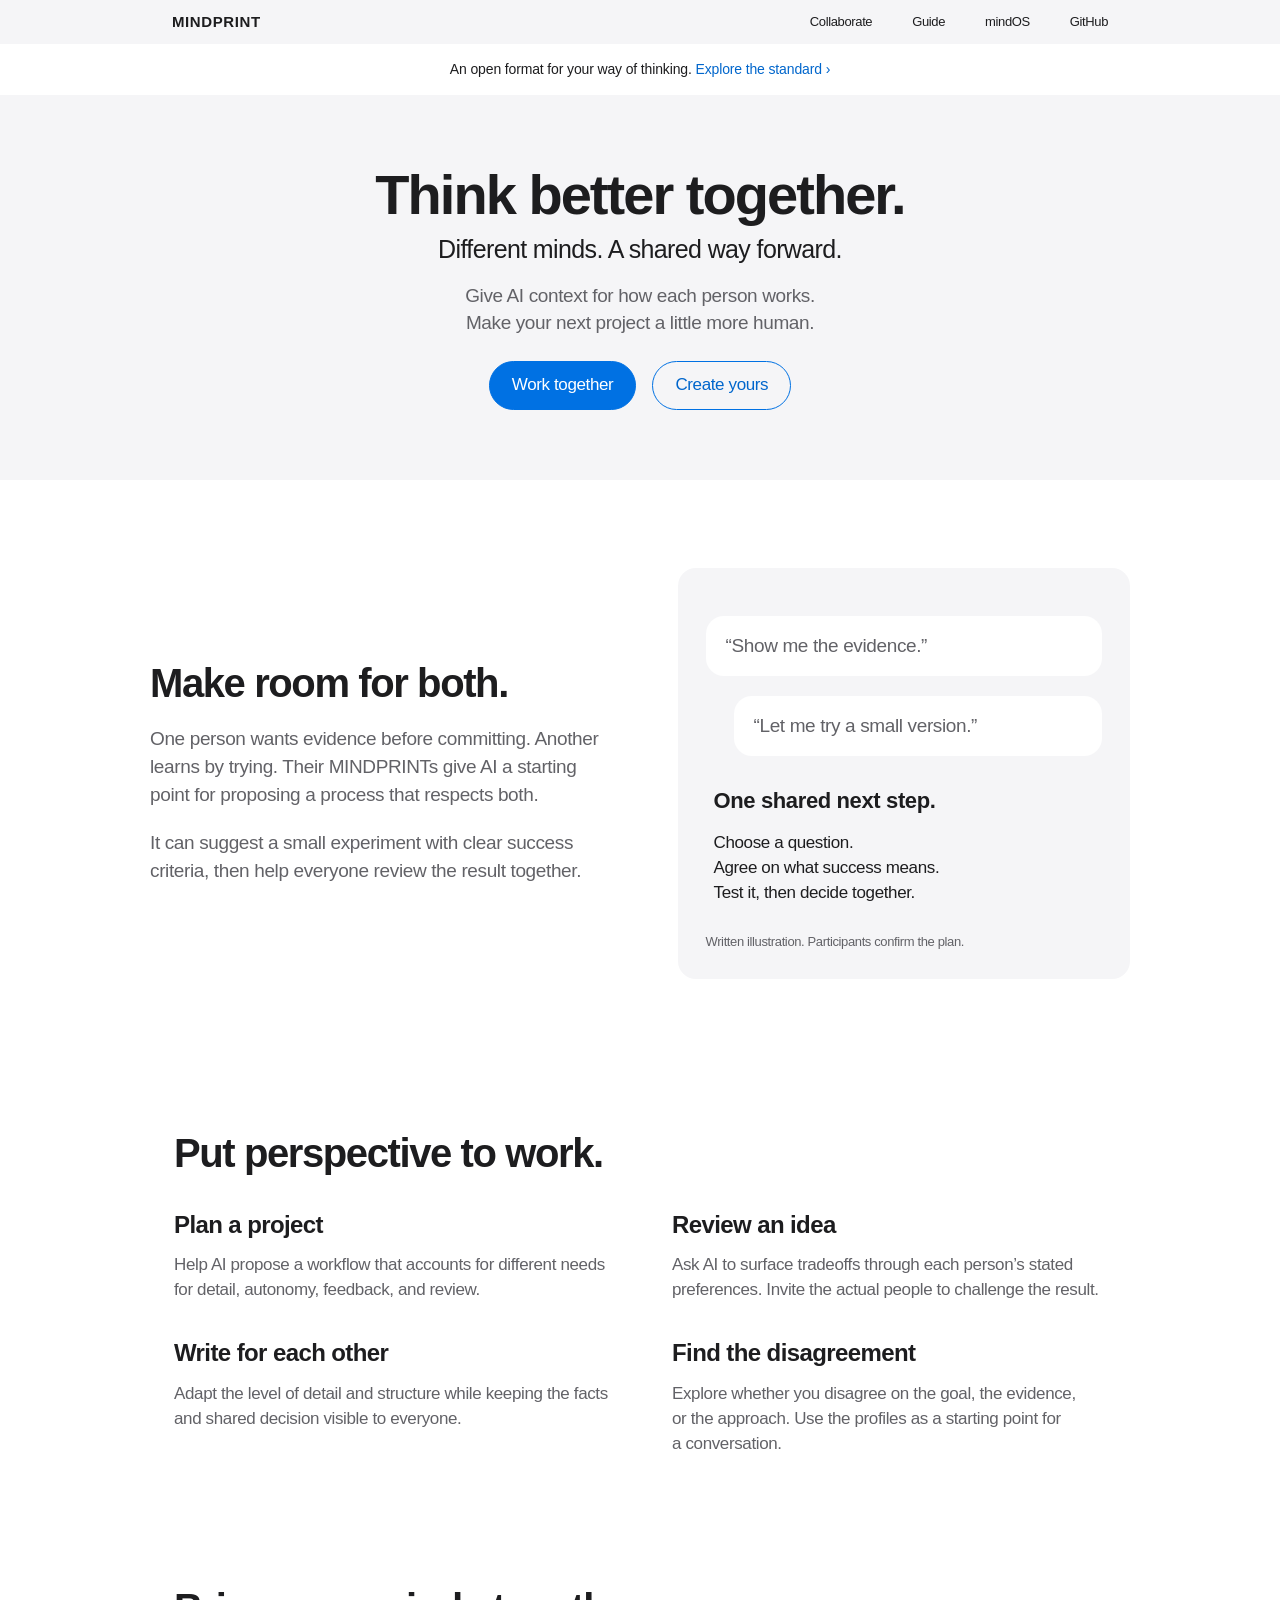
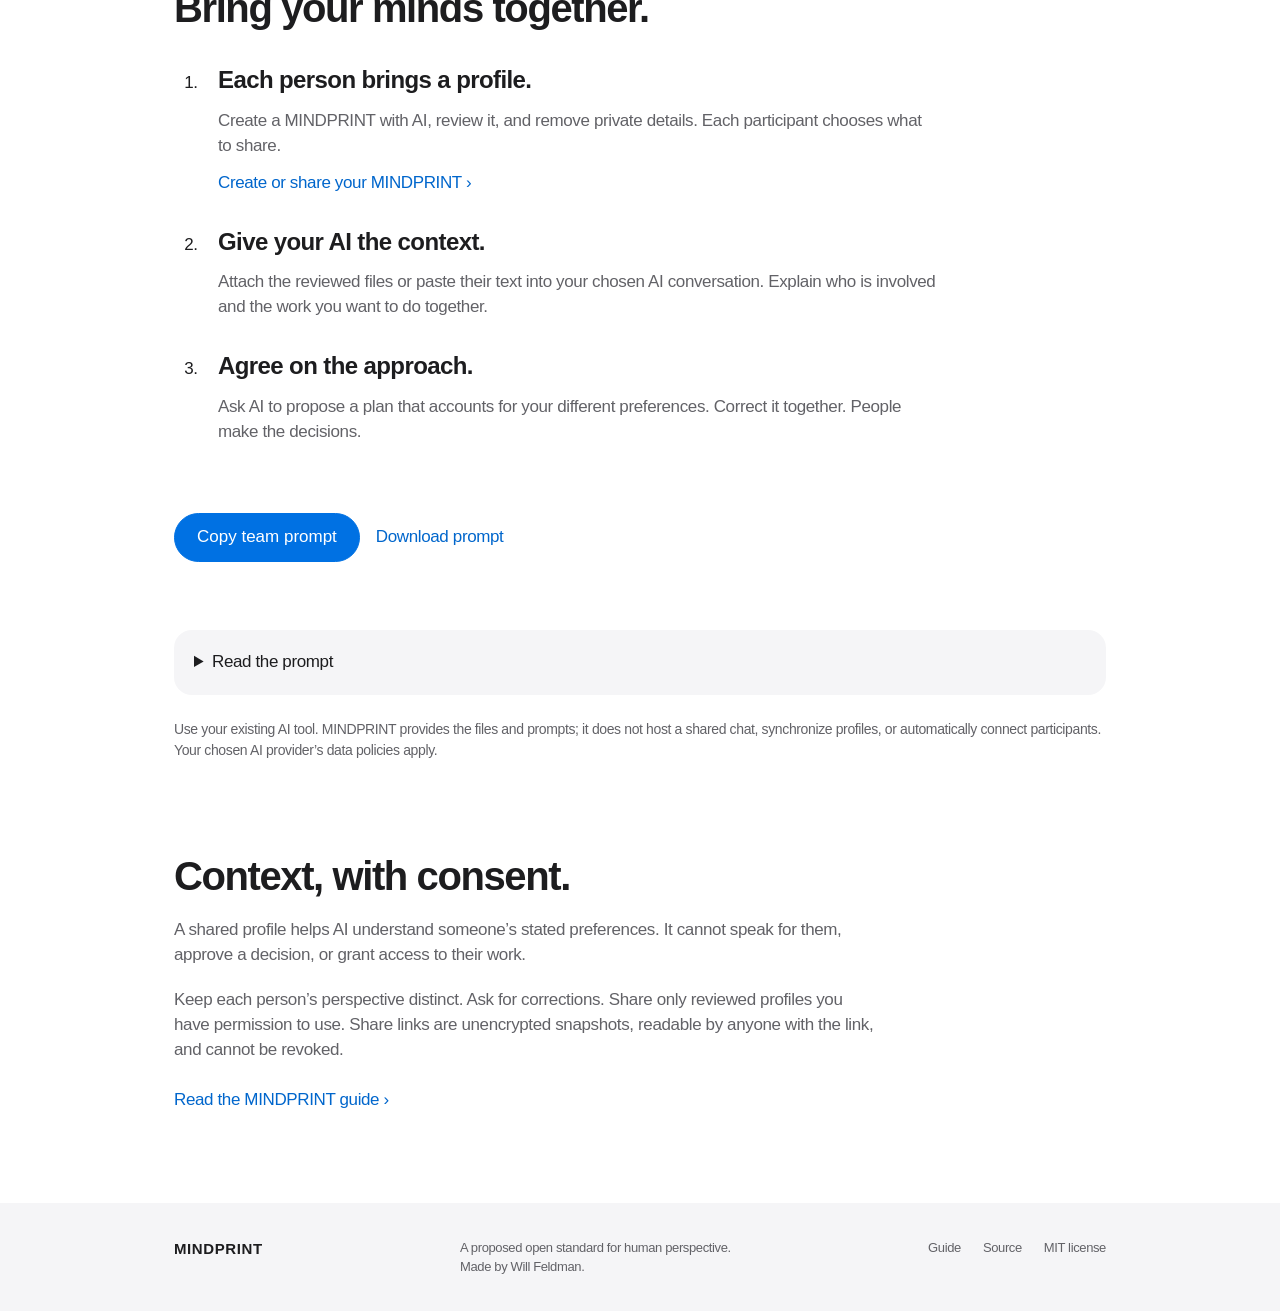
==== website/collaborate.html @ 1e462bab "Add AI collaboration page and shareable team workflow" ====
<!doctype html>
<html lang="en"><head><meta charset="utf-8"><meta name="viewport" content="width=device-width,initial-scale=1"><meta name="referrer" content="no-referrer"><meta name="description" content="Share reviewed MINDPRINT profiles and help AI support the way your team thinks, communicates, and makes decisions."><meta name="theme-color" content="#f5f5f7"><title>Collaborate with MINDPRINT — Think better together.</title><link rel="stylesheet" href="tokens.css"><link rel="stylesheet" href="marketing.css"><script src="collaboration.js" defer></script></head><body>
<a class="skip" href="#main">Skip to content</a>
<header class="global"><nav aria-label="Main navigation"><a class="wordmark" href="index.html">MINDPRINT</a><div><a href="collaborate.html">Collaborate</a><a href="docs.html">Guide</a><a href="docs.html#mindos">mindOS</a><a href="https://github.com/willfeldman/mindprint">GitHub</a></div></nav></header>
<div class="announcement">An open format for your way of thinking. <a href="docs.html#format">Explore the standard <span aria-hidden="true">›</span></a></div>
<main id="main"><section class="collab-hero"><h1>Think better together.</h1><p class="promise">Different minds. A shared way forward.</p><p class="description">Give AI context for how each person works.<br>Make your next project a little more human.</p><div class="actions"><a class="button" href="#start-together">Work together</a><a class="button outline" href="docs.html#create">Create yours</a></div></section>
<section class="collaboration-preview collaboration-story"><div><h2>Make room for both.</h2><p>One person wants evidence before committing. Another learns by trying. Their MINDPRINTs give AI a starting point for proposing a process that respects both.</p><p>It can suggest a small experiment with clear success criteria, then help everyone review the result together.</p></div><div class="collab-specimen"><p class="person-rule">“Show me the evidence.”</p><p class="person-rule">“Let me try a small version.”</p><div class="joint-answer"><strong>One shared next step.</strong><p>Choose a question.<br>Agree on what success means.<br>Test it, then decide together.</p></div><small>Written illustration. Participants confirm the plan.</small></div></section>
<section class="collab-uses"><h2>Put perspective to work.</h2><div><article><h3>Plan a project</h3><p>Help AI propose a workflow that accounts for different needs for detail, autonomy, feedback, and review.</p></article><article><h3>Review an idea</h3><p>Ask AI to surface tradeoffs through each person’s stated preferences. Invite the actual people to challenge the result.</p></article><article><h3>Write for each other</h3><p>Adapt the level of detail and structure while keeping the facts and shared decision visible to everyone.</p></article><article><h3>Find the disagreement</h3><p>Explore whether you disagree on the goal, the evidence, or the approach. Use the profiles as a starting point for a conversation.</p></article></div></section>
<section class="collab-workflow" id="start-together"><h2>Bring your minds together.</h2><ol><li><h3>Each person brings a profile.</h3><p>Create a MINDPRINT with AI, review it, and remove private details. Each participant chooses what to share.</p><a href="docs.html#create">Create or share your MINDPRINT ›</a></li><li><h3>Give your AI the context.</h3><p>Attach the reviewed files or paste their text into your chosen AI conversation. Explain who is involved and the work you want to do together.</p></li><li><h3>Agree on the approach.</h3><p>Ask AI to propose a plan that accounts for your different preferences. Correct it together. People make the decisions.</p></li></ol><div class="actions"><button class="button" id="copy-collaboration">Copy team prompt</button><a href="collaboration-prompt.md" download>Download prompt</a></div><p id="collaboration-status" role="status" aria-live="polite"></p><details class="prompt-details"><summary>Read the prompt</summary><pre id="collaboration-prompt">Help us collaborate using the MINDPRINT profiles we intentionally share with you. Download the full prompt using the link above.</pre></details><p class="collab-note">Use your existing AI tool. MINDPRINT provides the files and prompts; it does not host a shared chat, synchronize profiles, or automatically connect participants. Your chosen AI provider’s data policies apply.</p></section>
<section class="collab-boundaries"><h2>Context, with consent.</h2><p>A shared profile helps AI understand someone’s stated preferences. It cannot speak for them, approve a decision, or grant access to their work.</p><p>Keep each person’s perspective distinct. Ask for corrections. Share only reviewed profiles you have permission to use. Share links are unencrypted snapshots, readable by anyone with the link, and cannot be revoked.</p><a href="docs.html#format">Read the MINDPRINT guide ›</a></section></main><footer><div class="footer-inner"><a class="wordmark" href="index.html">MINDPRINT</a><p>A proposed open standard for human perspective.<br>Made by Will Feldman.</p><div><a href="docs.html">Guide</a><a href="https://github.com/willfeldman/mindprint">Source</a><a href="https://github.com/willfeldman/mindprint/blob/main/LICENSE">MIT license</a></div></div></footer></body></html>
---- website/tokens.css ----
:root{--color-paper:#fff;--color-band:#f5f5f7;--color-ink:#1d1d1f;--color-muted:#626267;--color-night:#000;--color-panel:#171719;--color-on-dark:#f5f5f7;--color-dark-muted:#a1a1a6;--color-action:#0071e3;--color-action-hover:#0068d1;--color-link:#0066cc;--color-dark-link:#2997ff;--color-line:#d2d2d7;--color-clear:transparent;--font-display:-apple-system,BlinkMacSystemFont,"Helvetica Neue",Helvetica,Arial,sans-serif;--font-body:var(--font-display);--font-code:ui-monospace,SFMono-Regular,Menlo,monospace;--radius-card:18px;--radius-pill:999px;--content:980px;--ease:cubic-bezier(.2,.65,.3,1);--duration:180ms}
---- website/marketing.css ----
/* Hallmark · macrostructure: Bento Grid · modern-minimal · Showroom · blue anchor.
   User reference governs centered promo tiles and system typography. */
*{box-sizing:border-box}html{scroll-behavior:smooth}body{margin:0;background:var(--color-paper);color:var(--color-ink);font:17px/1.47 var(--font-body);letter-spacing:-.022em}a{color:var(--color-link);text-decoration:none}a:hover{text-decoration:underline}button{font:inherit;cursor:pointer}a,button{touch-action:manipulation}h1,h2,p{margin:0}h1,h2{font-family:var(--font-display);font-weight:600;letter-spacing:-.035em;line-height:1.07;text-wrap:balance}h1{font-size:56px}h2{font-size:48px}p{text-wrap:pretty}:focus-visible{outline:3px solid var(--color-action);outline-offset:5px}.skip{position:absolute;top:-100px;padding:12px;background:var(--color-paper);z-index:3}.skip:focus{top:8px}.global{background:var(--color-band)}.global nav{max-width:var(--content);height:44px;margin:auto;display:flex;align-items:center;justify-content:space-between;padding:0 22px}.wordmark{color:var(--color-ink);font-size:15px;font-weight:600;letter-spacing:.04em}.global nav>div{display:flex;gap:40px}.global nav>div a{font-size:13px;color:var(--color-ink)}.announcement{padding:15px 22px;text-align:center;font-size:14px;letter-spacing:-.01em}.announcement a{white-space:nowrap}.showroom{text-align:center;padding:54px 24px 0;overflow:hidden}.hero{background:var(--color-band)}.promise{font-size:28px;line-height:1.2;margin-top:10px;letter-spacing:-.025em}.description{font-size:19px;line-height:1.42;color:var(--color-muted);margin:19px auto 0;max-width:620px}.actions{display:flex;justify-content:center;gap:16px;margin-top:24px}.button{display:inline-flex;align-items:center;justify-content:center;padding:11px 22px;border:1px solid var(--color-action);border-radius:var(--radius-pill);background:var(--color-action);color:var(--color-paper);white-space:nowrap;min-height:44px;transition:background-color var(--duration) var(--ease)}.button:hover{background:var(--color-action-hover);text-decoration:none}.outline{color:var(--color-link);background:var(--color-clear)}.outline:hover{background:var(--color-action);color:var(--color-paper)}.document-stage{max-width:780px;margin:40px auto 0;padding:0 40px;height:370px;overflow:hidden}.mindprint-object{text-align:left;width:460px;max-width:100%;margin:auto;background:var(--color-paper);border-radius:var(--radius-card) var(--radius-card) 0 0;padding:28px 38px 24px;transform:rotate(-4deg);transform-origin:center bottom;animation:arrive 800ms var(--ease) both}.document-name{font-size:19px;font-weight:600}.document-content{font:17px/1.7 var(--font-code);letter-spacing:-.04em;margin-top:20px}.document-content code+code{margin-top:15px}.markdown-heading{color:var(--color-muted)}.document-caption{color:var(--color-muted);font-size:13px;margin-top:24px}.demo-section{margin-top:12px;background:var(--color-night);color:var(--color-on-dark);padding:68px 24px 60px}.demo-section .description{color:var(--color-dark-muted)}.demo-switch{display:inline-flex;gap:6px;border-radius:var(--radius-pill);background:var(--color-panel);padding:5px;margin:28px 0}.demo-switch button{border:0;border-radius:var(--radius-pill);padding:10px 18px;font-size:14px;min-height:44px;color:var(--color-dark-muted);background:var(--color-clear);transition:background-color var(--duration) var(--ease),color var(--duration) var(--ease)}.demo-switch button[aria-pressed=true]{background:var(--color-on-dark);color:var(--color-ink)}.response-example{max-width:700px;margin:0 auto;text-align:left;background:var(--color-panel);border-radius:var(--radius-card);padding:30px 36px}.question{font-size:22px;font-weight:500}.response-label{color:var(--color-dark-muted);font-size:14px;margin-top:24px}.answer{font-size:25px;line-height:1.35;margin-top:12px;min-height:104px}.example-caption{font-size:13px;color:var(--color-dark-muted);margin-top:24px}.text-link{display:inline-block;margin-top:24px;font-size:19px}.demo-section a,.os-promo a{color:var(--color-dark-link)}.promos{display:grid;grid-template-columns:1fr 1fr;gap:12px;padding:12px}.promo{min-width:0;min-height:610px;overflow:hidden;text-align:center;background:var(--color-band);padding:48px 24px 26px;display:flex;flex-direction:column;align-items:center}.promo h2{font-size:40px}.promo>p{font-size:21px;line-height:1.25;margin-top:12px}.promo>a{margin-top:17px;font-size:17px}.promo>small{font-size:13px;color:var(--color-muted);margin-top:auto;padding-top:24px;line-height:1.4}.share-art{width:100%;max-width:350px;margin:30px auto 22px;text-align:left}.shared-file{background:var(--color-paper);padding:25px 32px;border-radius:var(--radius-card)}.shared-file>span{display:block;font-size:14px;color:var(--color-muted)}.shared-file strong{display:block;font-size:32px;line-height:1.05;letter-spacing:-.03em;margin-top:20px}.shared-file p{font-size:16px;margin-top:20px}.share-tag{text-align:center;margin-top:18px;font-size:14px;color:var(--color-muted)}.os-promo{background:var(--color-night);color:var(--color-on-dark)}.os-promo>small{color:var(--color-dark-muted)}.workspace-example{background:var(--color-panel);border-radius:var(--radius-card);text-align:left;max-width:350px;width:100%;margin:30px auto 22px;padding:25px 32px}.workspace-title{font-size:14px;color:var(--color-dark-muted)}.workspace-example>strong{display:block;font-size:30px;line-height:1.1;letter-spacing:-.03em;margin-top:20px}.workspace-item{margin-top:20px}.workspace-item span{font-size:13px;color:var(--color-dark-muted)}.workspace-item p{font-size:17px;margin-top:3px}.format-promo{min-height:510px}.format-art{font-size:150px;line-height:1.3;letter-spacing:-.09em;font-weight:600;margin:25px 0;color:var(--color-ink)}.privacy-promo{min-height:510px;background:var(--color-paper)}.privacy-example{margin:auto 0;text-align:left;padding:36px 0 0}.source-label{font-size:14px;color:var(--color-muted)}blockquote{margin:14px 0 22px;font-size:26px;line-height:1.25;font-weight:500;letter-spacing:-.03em}.privacy-example>p:last-child{font-size:16px;color:var(--color-muted)}.start{max-width:var(--content);padding:90px 24px 70px;margin:auto;display:flex;align-items:center;justify-content:space-between;gap:50px}.start h2{font-size:40px}.start p{max-width:590px;margin-top:20px;color:var(--color-muted);font-size:19px}.start .button{flex-shrink:0}.questions{max-width:var(--content);padding:30px 24px 85px;margin:auto}.questions h2{font-size:32px;margin-bottom:24px}.questions details{border-bottom:1px solid var(--color-line);padding:20px 0}.questions summary{cursor:pointer;font-size:19px;font-weight:500;min-height:28px}.questions details p{margin-top:15px;max-width:730px;color:var(--color-muted)}footer{background:var(--color-band);padding:35px 24px}.footer-inner{max-width:932px;margin:auto;display:flex;justify-content:space-between;align-items:start;gap:30px;font-size:13px;color:var(--color-muted)}.footer-inner>div{display:flex;gap:22px}.footer-inner a{white-space:nowrap}.footer-inner>div a{color:var(--color-muted)}@keyframes arrive{from{opacity:0;transform:translateY(30px) rotate(-4deg)}to{opacity:1;transform:translateY(0) rotate(-4deg)}}@media(max-width:900px){.promo h2{font-size:34px}.start{gap:30px}.start h2{font-size:34px}.footer-inner{flex-wrap:wrap}.answer{min-height:135px}}@media(max-width:650px){.global nav{padding:0 20px}.global nav>div{gap:20px}.global nav>div a{font-size:12px}.wordmark{font-size:13px}.announcement{font-size:13px;line-height:1.6}.showroom{padding:38px 20px 0}h1{font-size:40px}.promise{font-size:24px}.description{font-size:17px;max-width:360px}.desktop-break{display:none}.actions{gap:12px}.button{font-size:15px;padding:10px 17px}.document-stage{padding:0 15px;height:330px;margin-top:32px}.mindprint-object{padding:25px 24px;width:330px}.document-content{font-size:13px}.document-name{font-size:17px}.document-caption{font-size:13px;line-height:1.4}.demo-section{padding:44px 20px}h2{font-size:32px}.demo-switch{width:100%;max-width:360px}.demo-switch button{font-size:12px;flex:1;padding:9px 8px}.response-example{padding:24px}.question{font-size:19px}.answer{font-size:21px;min-height:175px}.response-label{min-height:40px}.promos{grid-template-columns:1fr}.promo{min-height:580px;padding:40px 20px 26px}.promo h2{font-size:32px}.promo>p{font-size:20px}.format-promo,.privacy-promo{min-height:480px}.start{padding:58px 24px 35px;flex-direction:column;align-items:flex-start;gap:24px}.start h2{font-size:32px}.start p{font-size:17px}.questions{padding:35px 24px 55px}.questions h2{font-size:28px}.questions summary{font-size:17px}.footer-inner{display:block}.footer-inner p{margin:18px 0}.footer-inner>div{gap:25px}}@media(prefers-reduced-motion:reduce){html{scroll-behavior:auto}.mindprint-object{animation:none}*{transition:none!important}}

.document-content code{display:block;font:inherit}.hero>.document-caption{margin:0;padding:18px 0 22px}.document-stage{height:350px}.questions details{border:0;background:var(--color-band);padding:20px 24px;margin:8px 0}.privacy-example blockquote{font-size:24px}@media(max-width:650px){.global nav>div a,.demo-switch button{font-size:13px}.document-stage{height:320px}.privacy-promo h2{font-size:30px}.privacy-example blockquote{font-size:22px}.workspace-example>strong{font-size:28px}}

.demo-switch button{white-space:nowrap}

.collaboration-preview{max-width:1028px;margin:auto;padding:88px 24px;display:grid;grid-template-columns:1fr 1fr;align-items:center;gap:75px}.collaboration-preview h2{font-size:40px}.collaboration-preview>div>p{color:var(--color-muted);margin-top:20px;font-size:19px}.collab-specimen{padding:28px;background:var(--color-band);border-radius:var(--radius-card)}.person-rule{background:var(--color-paper);padding:16px 20px;border-radius:var(--radius-card);font-size:19px;margin-bottom:12px}.person-rule:nth-child(2){margin-left:28px}.joint-answer{padding:20px 8px 8px}.joint-answer strong{font-size:22px;line-height:1.2;display:block}.joint-answer p{font-size:17px;margin-top:16px}.collab-specimen small{display:block;font-size:13px;color:var(--color-muted);margin-top:18px}.collab-hero{text-align:center;background:var(--color-band);padding:70px 24px}.collab-hero h1{max-width:800px;margin:auto}.collab-hero .promise{font-size:25px}.collab-uses,.collab-workflow,.collab-boundaries{max-width:980px;margin:auto;padding:65px 24px}.collab-uses h2,.collab-workflow h2,.collab-boundaries h2{font-size:40px}.collab-uses>div{display:grid;grid-template-columns:1fr 1fr;gap:36px 64px;margin-top:36px}.collab-uses h3,.collab-workflow h3{font-size:24px;line-height:1.2;margin:0 0 14px;font-weight:600;letter-spacing:-.025em}.collab-uses p,.collab-workflow li p,.collab-boundaries p{color:var(--color-muted)}.collab-workflow ol{padding-left:28px;margin:36px 0}.collab-workflow li{padding:0 0 32px 16px;max-width:740px}.collab-workflow li a{display:inline-block;margin-top:12px}.collab-workflow .actions{justify-content:flex-start;align-items:center;flex-wrap:wrap}.collab-workflow{scroll-margin-top:30px}.collab-note{font-size:14px;color:var(--color-muted);margin-top:24px}.prompt-details{margin-top:24px;background:var(--color-band);padding:20px;border-radius:var(--radius-card)}.prompt-details summary{cursor:pointer}.prompt-details pre{white-space:pre-wrap;overflow-wrap:anywhere;font:15px/1.6 var(--font-code);margin:20px 0 0}#collaboration-status{min-height:24px;margin-top:20px;font-size:15px}.collab-boundaries{padding-top:30px;padding-bottom:90px}.collab-boundaries p{max-width:700px;margin:20px 0}.collab-boundaries a{display:inline-block;margin-top:5px}@media(max-width:760px){.collaboration-preview{gap:32px;padding:58px 24px}.collaboration-preview h2,.collab-uses h2,.collab-workflow h2,.collab-boundaries h2{font-size:32px}.collab-hero h1{font-size:40px}.collab-hero .promise{font-size:21px}.global nav>div{gap:16px}.global nav>div a:last-child{display:none}}@media(max-width:650px){.collaboration-preview{grid-template-columns:1fr}.collaboration-preview>div>p{font-size:17px}.collab-hero{padding:48px 24px}.collab-hero h1{font-size:36px}.collab-hero .promise{max-width:280px;margin:14px auto 0}.collab-uses>div{grid-template-columns:1fr;gap:32px}.collab-uses,.collab-workflow{padding:44px 24px}.global nav>div{gap:14px}.global nav>div a{font-size:13px}.global nav{padding:0 16px}.global .wordmark{font-size:12px}.collab-specimen{padding:20px}.person-rule{font-size:17px;padding:14px}.collab-boundaries{padding:35px 24px 60px}}
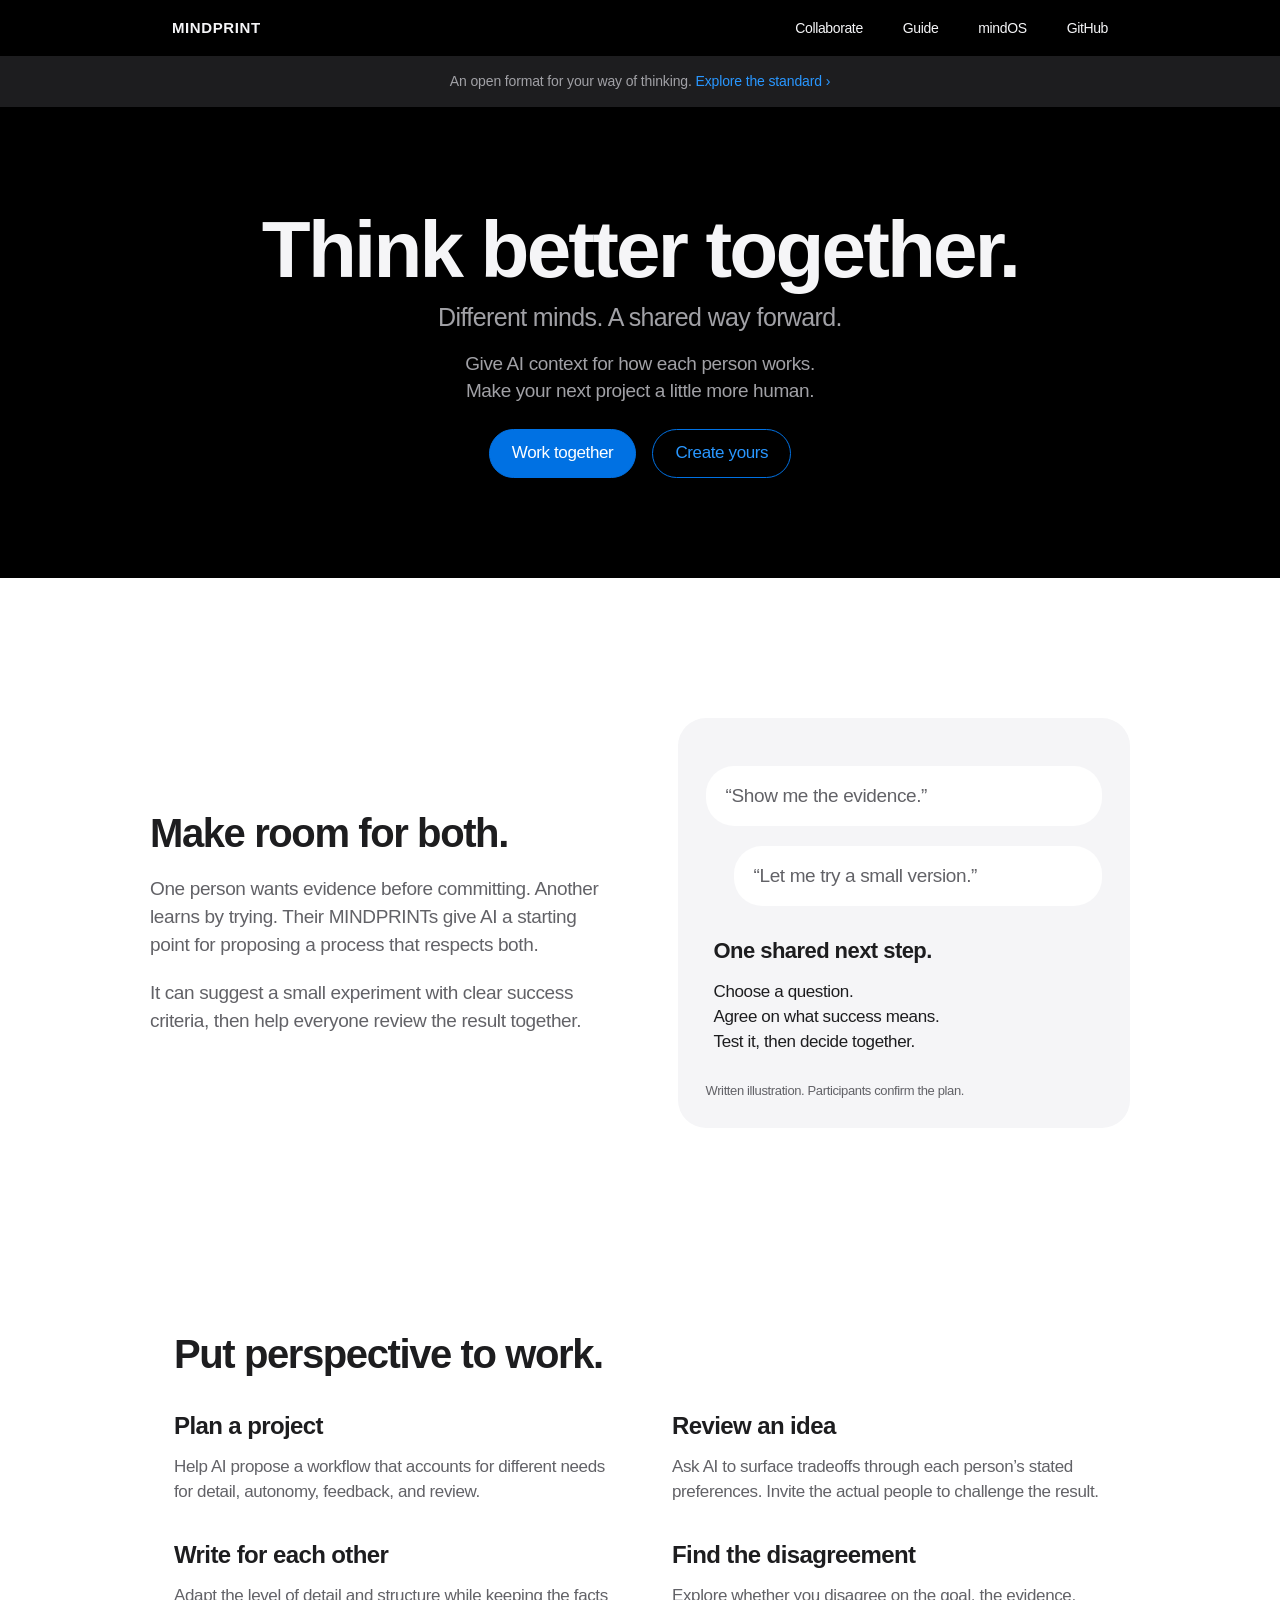
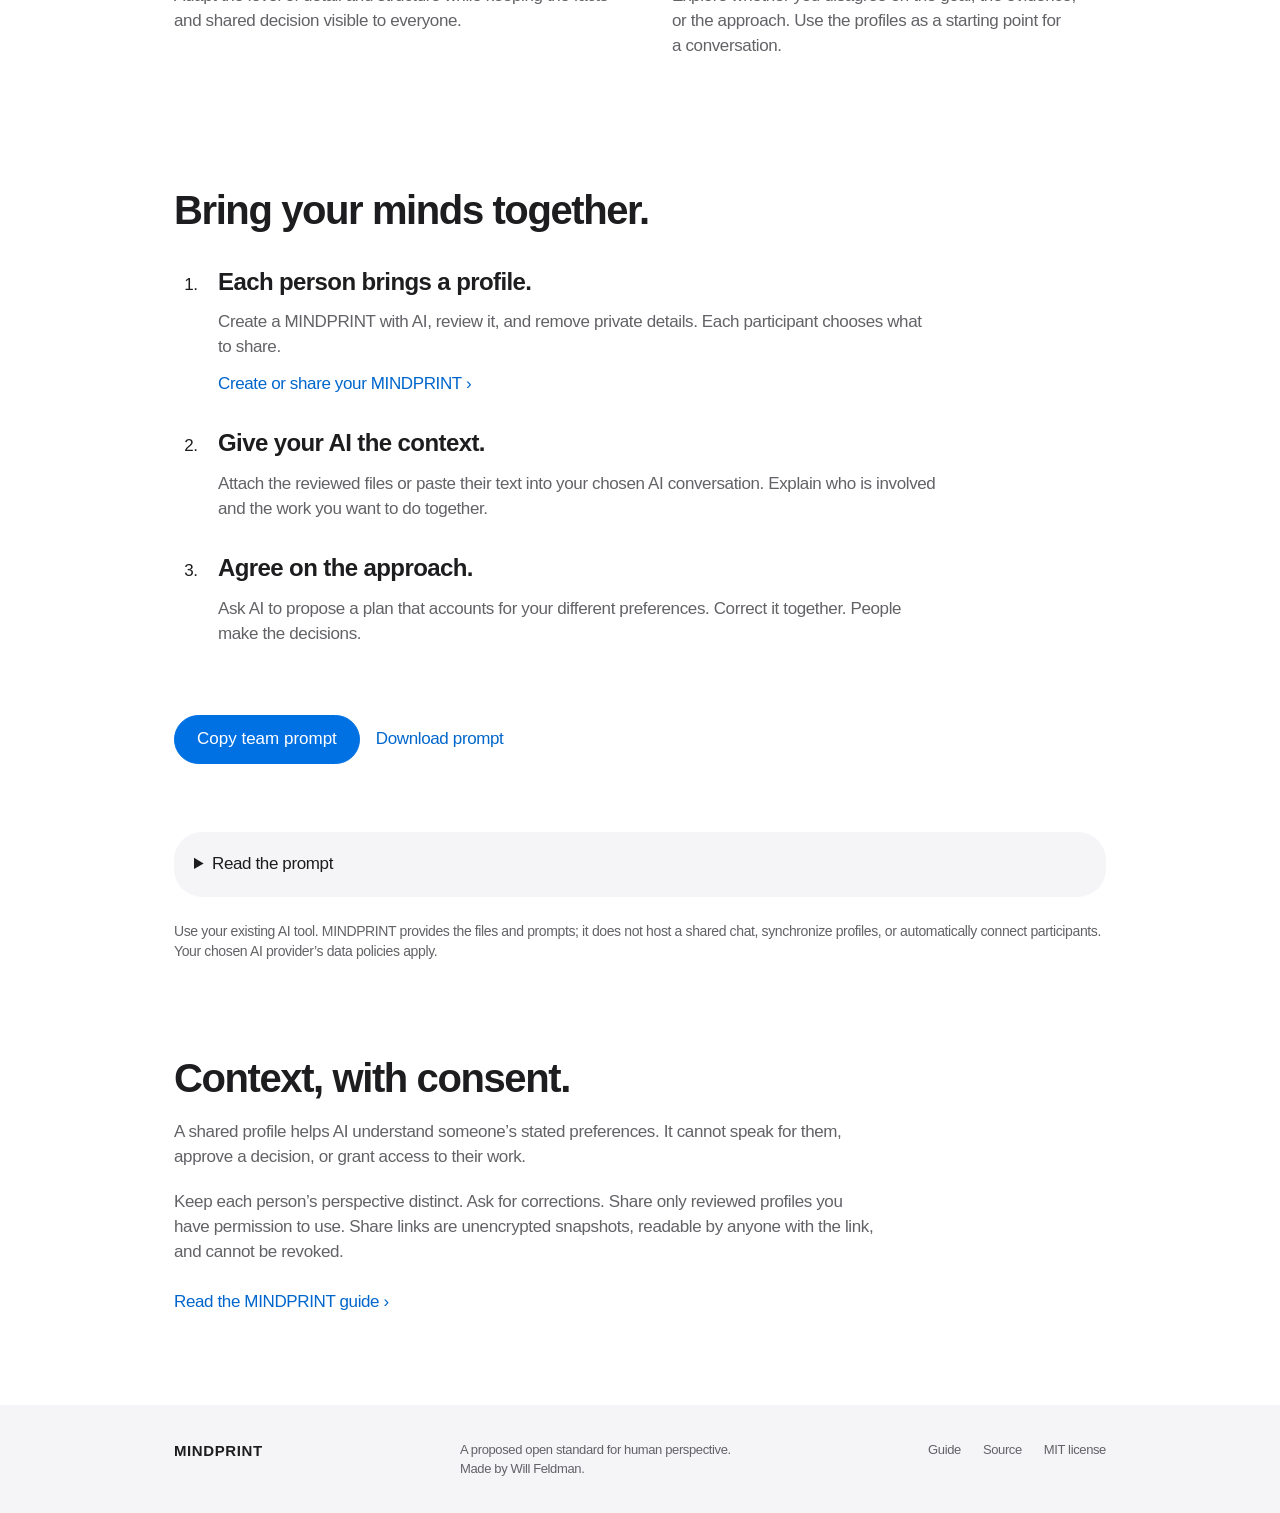
==== commit c26678bb: "Refine marketing showcase and developer brand assets" ====
--- a/website/collaborate.html
+++ b/website/collaborate.html
@@ -4,7 +4,7 @@
 <header class="global"><nav aria-label="Main navigation"><a class="wordmark" href="index.html">MINDPRINT</a><div><a href="collaborate.html">Collaborate</a><a href="docs.html">Guide</a><a href="docs.html#mindos">mindOS</a><a href="https://github.com/willfeldman/mindprint">GitHub</a></div></nav></header>
 <div class="announcement">An open format for your way of thinking. <a href="docs.html#format">Explore the standard <span aria-hidden="true">›</span></a></div>
 <main id="main"><section class="collab-hero"><h1>Think better together.</h1><p class="promise">Different minds. A shared way forward.</p><p class="description">Give AI context for how each person works.<br>Make your next project a little more human.</p><div class="actions"><a class="button" href="#start-together">Work together</a><a class="button outline" href="docs.html#create">Create yours</a></div></section>
-<section class="collaboration-preview collaboration-story"><div><h2>Make room for both.</h2><p>One person wants evidence before committing. Another learns by trying. Their MINDPRINTs give AI a starting point for proposing a process that respects both.</p><p>It can suggest a small experiment with clear success criteria, then help everyone review the result together.</p></div><div class="collab-specimen"><p class="person-rule">“Show me the evidence.”</p><p class="person-rule">“Let me try a small version.”</p><div class="joint-answer"><strong>One shared next step.</strong><p>Choose a question.<br>Agree on what success means.<br>Test it, then decide together.</p></div><small>Written illustration. Participants confirm the plan.</small></div></section>
+<section class="collaboration-preview collaboration-story"><div><h2>Make room for both.</h2><p>One person wants evidence before committing. Another learns by trying. Their MINDPRINTs give AI a starting point for proposing a process that respects both.</p><p>It can suggest a small experiment with clear success criteria, then help everyone review the result together.</p></div><div class="collab-specimen"><p class="person-rule">“Show me the evidence.”</p><p class="person-rule">“Let me try a small version.”</p><div class="joint-answer"><h3>One shared next step.</h3><p>Choose a question.<br>Agree on what success means.<br>Test it, then decide together.</p></div><small>Written illustration. Participants confirm the plan.</small></div></section>
 <section class="collab-uses"><h2>Put perspective to work.</h2><div><article><h3>Plan a project</h3><p>Help AI propose a workflow that accounts for different needs for detail, autonomy, feedback, and review.</p></article><article><h3>Review an idea</h3><p>Ask AI to surface tradeoffs through each person’s stated preferences. Invite the actual people to challenge the result.</p></article><article><h3>Write for each other</h3><p>Adapt the level of detail and structure while keeping the facts and shared decision visible to everyone.</p></article><article><h3>Find the disagreement</h3><p>Explore whether you disagree on the goal, the evidence, or the approach. Use the profiles as a starting point for a conversation.</p></article></div></section>
 <section class="collab-workflow" id="start-together"><h2>Bring your minds together.</h2><ol><li><h3>Each person brings a profile.</h3><p>Create a MINDPRINT with AI, review it, and remove private details. Each participant chooses what to share.</p><a href="docs.html#create">Create or share your MINDPRINT ›</a></li><li><h3>Give your AI the context.</h3><p>Attach the reviewed files or paste their text into your chosen AI conversation. Explain who is involved and the work you want to do together.</p></li><li><h3>Agree on the approach.</h3><p>Ask AI to propose a plan that accounts for your different preferences. Correct it together. People make the decisions.</p></li></ol><div class="actions"><button class="button" id="copy-collaboration">Copy team prompt</button><a href="collaboration-prompt.md" download>Download prompt</a></div><p id="collaboration-status" role="status" aria-live="polite"></p><details class="prompt-details"><summary>Read the prompt</summary><pre id="collaboration-prompt">Help us collaborate using the MINDPRINT profiles we intentionally share with you. Download the full prompt using the link above.</pre></details><p class="collab-note">Use your existing AI tool. MINDPRINT provides the files and prompts; it does not host a shared chat, synchronize profiles, or automatically connect participants. Your chosen AI provider’s data policies apply.</p></section>
 <section class="collab-boundaries"><h2>Context, with consent.</h2><p>A shared profile helps AI understand someone’s stated preferences. It cannot speak for them, approve a decision, or grant access to their work.</p><p>Keep each person’s perspective distinct. Ask for corrections. Share only reviewed profiles you have permission to use. Share links are unencrypted snapshots, readable by anyone with the link, and cannot be revoked.</p><a href="docs.html#format">Read the MINDPRINT guide ›</a></section></main><footer><div class="footer-inner"><a class="wordmark" href="index.html">MINDPRINT</a><p>A proposed open standard for human perspective.<br>Made by Will Feldman.</p><div><a href="docs.html">Guide</a><a href="https://github.com/willfeldman/mindprint">Source</a><a href="https://github.com/willfeldman/mindprint/blob/main/LICENSE">MIT license</a></div></div></footer></body></html>
--- a/website/tokens.css
+++ b/website/tokens.css
@@ -1 +1 @@
-:root{--color-paper:#fff;--color-band:#f5f5f7;--color-ink:#1d1d1f;--color-muted:#626267;--color-night:#000;--color-panel:#171719;--color-on-dark:#f5f5f7;--color-dark-muted:#a1a1a6;--color-action:#0071e3;--color-action-hover:#0068d1;--color-link:#0066cc;--color-dark-link:#2997ff;--color-line:#d2d2d7;--color-clear:transparent;--font-display:-apple-system,BlinkMacSystemFont,"Helvetica Neue",Helvetica,Arial,sans-serif;--font-body:var(--font-display);--font-code:ui-monospace,SFMono-Regular,Menlo,monospace;--radius-card:18px;--radius-pill:999px;--content:980px;--ease:cubic-bezier(.2,.65,.3,1);--duration:180ms}+:root{--color-paper:#fff;--color-band:#f5f5f7;--color-ink:#1d1d1f;--color-muted:#626267;--color-night:#000;--color-panel:#1d1d1f;--color-on-dark:#f5f5f7;--color-dark-muted:#a1a1a6;--color-action:#0071e3;--color-action-hover:#0068d1;--color-link:#0066cc;--color-dark-link:#2997ff;--color-line:#d2d2d7;--color-clear:transparent;--font-display:-apple-system,BlinkMacSystemFont,"Helvetica Neue",Helvetica,Arial,sans-serif;--font-body:var(--font-display);--font-code:ui-monospace,SFMono-Regular,Menlo,monospace;--radius-card:28px;--radius-pill:999px;--content:980px;--ease:cubic-bezier(.2,.65,.3,1);--duration:180ms}
--- a/website/marketing.css
+++ b/website/marketing.css
@@ -1,9 +1,16 @@
-/* Hallmark · macrostructure: Bento Grid · modern-minimal · Showroom · blue anchor.
-   User reference governs centered promo tiles and system typography. */
-*{box-sizing:border-box}html{scroll-behavior:smooth}body{margin:0;background:var(--color-paper);color:var(--color-ink);font:17px/1.47 var(--font-body);letter-spacing:-.022em}a{color:var(--color-link);text-decoration:none}a:hover{text-decoration:underline}button{font:inherit;cursor:pointer}a,button{touch-action:manipulation}h1,h2,p{margin:0}h1,h2{font-family:var(--font-display);font-weight:600;letter-spacing:-.035em;line-height:1.07;text-wrap:balance}h1{font-size:56px}h2{font-size:48px}p{text-wrap:pretty}:focus-visible{outline:3px solid var(--color-action);outline-offset:5px}.skip{position:absolute;top:-100px;padding:12px;background:var(--color-paper);z-index:3}.skip:focus{top:8px}.global{background:var(--color-band)}.global nav{max-width:var(--content);height:44px;margin:auto;display:flex;align-items:center;justify-content:space-between;padding:0 22px}.wordmark{color:var(--color-ink);font-size:15px;font-weight:600;letter-spacing:.04em}.global nav>div{display:flex;gap:40px}.global nav>div a{font-size:13px;color:var(--color-ink)}.announcement{padding:15px 22px;text-align:center;font-size:14px;letter-spacing:-.01em}.announcement a{white-space:nowrap}.showroom{text-align:center;padding:54px 24px 0;overflow:hidden}.hero{background:var(--color-band)}.promise{font-size:28px;line-height:1.2;margin-top:10px;letter-spacing:-.025em}.description{font-size:19px;line-height:1.42;color:var(--color-muted);margin:19px auto 0;max-width:620px}.actions{display:flex;justify-content:center;gap:16px;margin-top:24px}.button{display:inline-flex;align-items:center;justify-content:center;padding:11px 22px;border:1px solid var(--color-action);border-radius:var(--radius-pill);background:var(--color-action);color:var(--color-paper);white-space:nowrap;min-height:44px;transition:background-color var(--duration) var(--ease)}.button:hover{background:var(--color-action-hover);text-decoration:none}.outline{color:var(--color-link);background:var(--color-clear)}.outline:hover{background:var(--color-action);color:var(--color-paper)}.document-stage{max-width:780px;margin:40px auto 0;padding:0 40px;height:370px;overflow:hidden}.mindprint-object{text-align:left;width:460px;max-width:100%;margin:auto;background:var(--color-paper);border-radius:var(--radius-card) var(--radius-card) 0 0;padding:28px 38px 24px;transform:rotate(-4deg);transform-origin:center bottom;animation:arrive 800ms var(--ease) both}.document-name{font-size:19px;font-weight:600}.document-content{font:17px/1.7 var(--font-code);letter-spacing:-.04em;margin-top:20px}.document-content code+code{margin-top:15px}.markdown-heading{color:var(--color-muted)}.document-caption{color:var(--color-muted);font-size:13px;margin-top:24px}.demo-section{margin-top:12px;background:var(--color-night);color:var(--color-on-dark);padding:68px 24px 60px}.demo-section .description{color:var(--color-dark-muted)}.demo-switch{display:inline-flex;gap:6px;border-radius:var(--radius-pill);background:var(--color-panel);padding:5px;margin:28px 0}.demo-switch button{border:0;border-radius:var(--radius-pill);padding:10px 18px;font-size:14px;min-height:44px;color:var(--color-dark-muted);background:var(--color-clear);transition:background-color var(--duration) var(--ease),color var(--duration) var(--ease)}.demo-switch button[aria-pressed=true]{background:var(--color-on-dark);color:var(--color-ink)}.response-example{max-width:700px;margin:0 auto;text-align:left;background:var(--color-panel);border-radius:var(--radius-card);padding:30px 36px}.question{font-size:22px;font-weight:500}.response-label{color:var(--color-dark-muted);font-size:14px;margin-top:24px}.answer{font-size:25px;line-height:1.35;margin-top:12px;min-height:104px}.example-caption{font-size:13px;color:var(--color-dark-muted);margin-top:24px}.text-link{display:inline-block;margin-top:24px;font-size:19px}.demo-section a,.os-promo a{color:var(--color-dark-link)}.promos{display:grid;grid-template-columns:1fr 1fr;gap:12px;padding:12px}.promo{min-width:0;min-height:610px;overflow:hidden;text-align:center;background:var(--color-band);padding:48px 24px 26px;display:flex;flex-direction:column;align-items:center}.promo h2{font-size:40px}.promo>p{font-size:21px;line-height:1.25;margin-top:12px}.promo>a{margin-top:17px;font-size:17px}.promo>small{font-size:13px;color:var(--color-muted);margin-top:auto;padding-top:24px;line-height:1.4}.share-art{width:100%;max-width:350px;margin:30px auto 22px;text-align:left}.shared-file{background:var(--color-paper);padding:25px 32px;border-radius:var(--radius-card)}.shared-file>span{display:block;font-size:14px;color:var(--color-muted)}.shared-file strong{display:block;font-size:32px;line-height:1.05;letter-spacing:-.03em;margin-top:20px}.shared-file p{font-size:16px;margin-top:20px}.share-tag{text-align:center;margin-top:18px;font-size:14px;color:var(--color-muted)}.os-promo{background:var(--color-night);color:var(--color-on-dark)}.os-promo>small{color:var(--color-dark-muted)}.workspace-example{background:var(--color-panel);border-radius:var(--radius-card);text-align:left;max-width:350px;width:100%;margin:30px auto 22px;padding:25px 32px}.workspace-title{font-size:14px;color:var(--color-dark-muted)}.workspace-example>strong{display:block;font-size:30px;line-height:1.1;letter-spacing:-.03em;margin-top:20px}.workspace-item{margin-top:20px}.workspace-item span{font-size:13px;color:var(--color-dark-muted)}.workspace-item p{font-size:17px;margin-top:3px}.format-promo{min-height:510px}.format-art{font-size:150px;line-height:1.3;letter-spacing:-.09em;font-weight:600;margin:25px 0;color:var(--color-ink)}.privacy-promo{min-height:510px;background:var(--color-paper)}.privacy-example{margin:auto 0;text-align:left;padding:36px 0 0}.source-label{font-size:14px;color:var(--color-muted)}blockquote{margin:14px 0 22px;font-size:26px;line-height:1.25;font-weight:500;letter-spacing:-.03em}.privacy-example>p:last-child{font-size:16px;color:var(--color-muted)}.start{max-width:var(--content);padding:90px 24px 70px;margin:auto;display:flex;align-items:center;justify-content:space-between;gap:50px}.start h2{font-size:40px}.start p{max-width:590px;margin-top:20px;color:var(--color-muted);font-size:19px}.start .button{flex-shrink:0}.questions{max-width:var(--content);padding:30px 24px 85px;margin:auto}.questions h2{font-size:32px;margin-bottom:24px}.questions details{border-bottom:1px solid var(--color-line);padding:20px 0}.questions summary{cursor:pointer;font-size:19px;font-weight:500;min-height:28px}.questions details p{margin-top:15px;max-width:730px;color:var(--color-muted)}footer{background:var(--color-band);padding:35px 24px}.footer-inner{max-width:932px;margin:auto;display:flex;justify-content:space-between;align-items:start;gap:30px;font-size:13px;color:var(--color-muted)}.footer-inner>div{display:flex;gap:22px}.footer-inner a{white-space:nowrap}.footer-inner>div a{color:var(--color-muted)}@keyframes arrive{from{opacity:0;transform:translateY(30px) rotate(-4deg)}to{opacity:1;transform:translateY(0) rotate(-4deg)}}@media(max-width:900px){.promo h2{font-size:34px}.start{gap:30px}.start h2{font-size:34px}.footer-inner{flex-wrap:wrap}.answer{min-height:135px}}@media(max-width:650px){.global nav{padding:0 20px}.global nav>div{gap:20px}.global nav>div a{font-size:12px}.wordmark{font-size:13px}.announcement{font-size:13px;line-height:1.6}.showroom{padding:38px 20px 0}h1{font-size:40px}.promise{font-size:24px}.description{font-size:17px;max-width:360px}.desktop-break{display:none}.actions{gap:12px}.button{font-size:15px;padding:10px 17px}.document-stage{padding:0 15px;height:330px;margin-top:32px}.mindprint-object{padding:25px 24px;width:330px}.document-content{font-size:13px}.document-name{font-size:17px}.document-caption{font-size:13px;line-height:1.4}.demo-section{padding:44px 20px}h2{font-size:32px}.demo-switch{width:100%;max-width:360px}.demo-switch button{font-size:12px;flex:1;padding:9px 8px}.response-example{padding:24px}.question{font-size:19px}.answer{font-size:21px;min-height:175px}.response-label{min-height:40px}.promos{grid-template-columns:1fr}.promo{min-height:580px;padding:40px 20px 26px}.promo h2{font-size:32px}.promo>p{font-size:20px}.format-promo,.privacy-promo{min-height:480px}.start{padding:58px 24px 35px;flex-direction:column;align-items:flex-start;gap:24px}.start h2{font-size:32px}.start p{font-size:17px}.questions{padding:35px 24px 55px}.questions h2{font-size:28px}.questions summary{font-size:17px}.footer-inner{display:block}.footer-inner p{margin:18px 0}.footer-inner>div{gap:25px}}@media(prefers-reduced-motion:reduce){html{scroll-behavior:auto}.mindprint-object{animation:none}*{transition:none!important}}
+/* Hallmark · macrostructure: Narrative Workflow · modern-minimal · Showcase · blue anchor.
+   User product-page reference governs cinematic chapters, type and rounded media. */
+*{box-sizing:border-box}html{scroll-behavior:smooth;scroll-padding-top:80px}body{margin:0;background:var(--color-paper);color:var(--color-ink);font:17px/1.47 var(--font-body);letter-spacing:-.022em}a{color:var(--color-link);text-decoration:none}a:hover{text-decoration:underline}button{font:inherit;cursor:pointer}a,button{touch-action:manipulation}h1,h2,p{margin:0}h1,h2{font-family:var(--font-display);font-weight:600;letter-spacing:-.035em;line-height:1.07;text-wrap:balance}h1{font-size:96px}h2{font-size:64px}p{text-wrap:pretty}:focus-visible{outline:3px solid var(--color-action);outline-offset:5px}.skip{position:absolute;top:-100px;padding:12px;background:var(--color-paper);z-index:3}.skip:focus{top:8px}.global{background:var(--color-night);position:sticky;top:0;z-index:5}.global nav{max-width:var(--content);height:56px;margin:auto;display:flex;align-items:center;justify-content:space-between;padding:0 22px}.wordmark{color:var(--color-ink);font-size:15px;font-weight:600;letter-spacing:.04em}.global nav>div{display:flex;gap:40px}.global nav>div a{font-size:14px;color:var(--color-on-dark)}.global .wordmark{color:var(--color-on-dark)}.announcement{padding:15px 22px;text-align:center;font-size:14px;letter-spacing:-.01em}.announcement a{white-space:nowrap}.showroom{text-align:center;padding:54px 24px 0;overflow:hidden}.hero{background:var(--color-night);color:var(--color-on-dark);padding-top:80px;padding-bottom:96px}.hero .description{color:var(--color-dark-muted)}.promise{font-size:28px;line-height:1.2;margin-top:10px;letter-spacing:-.025em}.description{font-size:19px;line-height:1.42;color:var(--color-muted);margin:19px auto 0;max-width:620px}.actions{display:flex;justify-content:center;gap:16px;margin-top:24px}.button{display:inline-flex;align-items:center;justify-content:center;padding:11px 22px;border:1px solid var(--color-action);border-radius:var(--radius-pill);background:var(--color-action);color:var(--color-paper);white-space:nowrap;min-height:44px;transition:background-color var(--duration) var(--ease)}.button:hover{background:var(--color-action-hover);text-decoration:none}.outline{color:var(--color-link);background:var(--color-clear)}.outline:hover{background:var(--color-action);color:var(--color-paper)}.document-stage{max-width:780px;margin:40px auto 0;padding:0 40px;height:370px;overflow:hidden}.mindprint-object{text-align:left;width:460px;max-width:100%;margin:auto;background:var(--color-paper);border-radius:var(--radius-card) var(--radius-card) 0 0;padding:28px 38px 24px;transform:rotate(-4deg);transform-origin:center bottom;animation:arrive 800ms var(--ease) both}.document-name{font-size:19px;font-weight:600}.document-content{font:17px/1.7 var(--font-code);letter-spacing:-.04em;margin-top:20px}.document-content code+code{margin-top:15px}.markdown-heading{color:var(--color-muted)}.document-caption{color:var(--color-muted);font-size:13px;margin-top:24px}.demo-section{margin-top:0;background:var(--color-night);color:var(--color-on-dark);padding:120px 24px}.demo-section .description{color:var(--color-dark-muted)}.demo-switch{display:inline-flex;gap:6px;border-radius:var(--radius-pill);background:var(--color-panel);padding:5px;margin:28px 0}.demo-switch button{border:0;border-radius:var(--radius-pill);padding:10px 18px;font-size:14px;min-height:44px;color:var(--color-dark-muted);background:var(--color-clear);transition:background-color var(--duration) var(--ease),color var(--duration) var(--ease)}.demo-switch button[aria-pressed=true]{background:var(--color-on-dark);color:var(--color-ink)}.response-example{max-width:700px;margin:0 auto;text-align:left;background:var(--color-panel);border-radius:var(--radius-card);padding:30px 36px}.question{font-size:22px;font-weight:500}.response-label{color:var(--color-dark-muted);font-size:14px;margin-top:24px}.answer{font-size:25px;line-height:1.35;margin-top:12px;min-height:104px}.example-caption{font-size:13px;color:var(--color-dark-muted);margin-top:24px}.text-link{display:inline-block;margin-top:24px;font-size:19px}.demo-section a,.os-promo a{color:var(--color-dark-link)}.promos{display:grid;grid-template-columns:1fr 1fr;gap:24px;max-width:1240px;margin:auto;padding:80px 24px;background:var(--color-paper)}.promo{border-radius:var(--radius-card);min-width:0;min-height:610px;overflow:hidden;text-align:center;background:var(--color-band);padding:48px 24px 26px;display:flex;flex-direction:column;align-items:center}.promo h2{font-size:40px}.promo>p{font-size:21px;line-height:1.4;margin-top:12px}.promo>a{margin-top:17px;font-size:17px}.promo>small{font-size:13px;color:var(--color-muted);margin-top:auto;padding-top:24px;line-height:1.4}.share-art{width:100%;max-width:350px;margin:30px auto 22px;text-align:left}.shared-file{background:var(--color-paper);padding:25px 32px;border-radius:var(--radius-card)}.shared-file>span{display:block;font-size:14px;color:var(--color-muted)}.shared-file strong{display:block;font-size:32px;line-height:1.05;letter-spacing:-.03em;margin-top:20px}.shared-file p{font-size:16px;margin-top:20px}.share-tag{text-align:center;margin-top:18px;font-size:14px;color:var(--color-muted)}.os-promo{background:var(--color-night);color:var(--color-on-dark)}.os-promo>small{color:var(--color-dark-muted)}.workspace-example{background:var(--color-panel);border-radius:var(--radius-card);text-align:left;max-width:350px;width:100%;margin:30px auto 22px;padding:25px 32px}.workspace-title{font-size:14px;color:var(--color-dark-muted)}.workspace-example>strong{display:block;font-size:30px;line-height:1.1;letter-spacing:-.03em;margin-top:20px}.workspace-item{margin-top:20px}.workspace-item span{font-size:13px;color:var(--color-dark-muted)}.workspace-item p{font-size:17px;margin-top:3px}.format-promo{min-height:510px}.format-art{font-size:150px;line-height:1.3;letter-spacing:-.09em;font-weight:600;margin:25px 0;color:var(--color-ink)}.privacy-promo{min-height:510px;background:var(--color-band)}.privacy-example{margin:auto 0;text-align:left;padding:36px 0 0}.source-label{font-size:14px;color:var(--color-muted)}blockquote{margin:14px 0 22px;font-size:26px;line-height:1.25;font-weight:500;letter-spacing:-.03em}.privacy-example>p:last-child{font-size:16px;color:var(--color-muted)}.start{max-width:var(--content);padding:90px 24px 70px;margin:auto;display:flex;align-items:center;justify-content:space-between;gap:50px}.start h2{font-size:40px}.start p{max-width:590px;margin-top:20px;color:var(--color-muted);font-size:19px}.start .button{flex-shrink:0}.questions{max-width:var(--content);padding:30px 24px 85px;margin:auto}.questions h2{font-size:32px;margin-bottom:24px}.questions details{border-bottom:1px solid var(--color-line);padding:20px 0}.questions summary{cursor:pointer;font-size:19px;font-weight:500;min-height:28px}.questions details p{margin-top:15px;max-width:730px;color:var(--color-muted)}footer{background:var(--color-band);padding:35px 24px}.footer-inner{max-width:932px;margin:auto;display:flex;justify-content:space-between;align-items:start;gap:30px;font-size:13px;color:var(--color-muted)}.footer-inner>div{display:flex;gap:22px}.footer-inner a{white-space:nowrap}.footer-inner>div a{color:var(--color-muted)}@keyframes arrive{from{opacity:0;transform:translateY(30px) rotate(-4deg)}to{opacity:1;transform:translateY(0) rotate(-4deg)}}@media(max-width:900px){.promo h2{font-size:34px}.start{gap:30px}.start h2{font-size:34px}.footer-inner{flex-wrap:wrap}.answer{min-height:135px}}@media(max-width:650px){.global nav{padding:0 20px}.global nav>div{gap:20px}.global nav>div a{font-size:13px}.wordmark{font-size:13px}.announcement{font-size:13px;line-height:1.6}.showroom{padding:38px 20px 0}h1{font-size:40px}.promise{font-size:24px}.description{font-size:17px;max-width:360px}.desktop-break{display:none}.actions{gap:12px}.button{font-size:15px;padding:10px 17px}.document-stage{padding:0 15px;height:330px;margin-top:32px}.mindprint-object{padding:25px 24px;width:330px}.document-content{font-size:13px}.document-name{font-size:17px}.document-caption{font-size:13px;line-height:1.4}.demo-section{padding:44px 20px}h2{font-size:32px}.demo-switch{width:100%;max-width:360px}.demo-switch button{font-size:12px;flex:1;padding:9px 8px}.response-example{padding:24px}.question{font-size:19px}.answer{font-size:21px;min-height:175px}.response-label{min-height:40px}.promos{grid-template-columns:1fr}.promo{min-height:580px;padding:40px 20px 26px}.promo h2{font-size:32px}.promo>p{font-size:20px}.format-promo,.privacy-promo{min-height:480px}.start{padding:58px 24px 35px;flex-direction:column;align-items:flex-start;gap:24px}.start h2{font-size:32px}.start p{font-size:17px}.questions{padding:35px 24px 55px}.questions h2{font-size:28px}.questions summary{font-size:17px}.footer-inner{display:block}.footer-inner p{margin:18px 0}.footer-inner>div{gap:25px}}@media(prefers-reduced-motion:reduce){html{scroll-behavior:auto}.mindprint-object{animation:none}*{transition:none!important}}
 
 .document-content code{display:block;font:inherit}.hero>.document-caption{margin:0;padding:18px 0 22px}.document-stage{height:350px}.questions details{border:0;background:var(--color-band);padding:20px 24px;margin:8px 0}.privacy-example blockquote{font-size:24px}@media(max-width:650px){.global nav>div a,.demo-switch button{font-size:13px}.document-stage{height:320px}.privacy-promo h2{font-size:30px}.privacy-example blockquote{font-size:22px}.workspace-example>strong{font-size:28px}}
 
 .demo-switch button{white-space:nowrap}
 
-.collaboration-preview{max-width:1028px;margin:auto;padding:88px 24px;display:grid;grid-template-columns:1fr 1fr;align-items:center;gap:75px}.collaboration-preview h2{font-size:40px}.collaboration-preview>div>p{color:var(--color-muted);margin-top:20px;font-size:19px}.collab-specimen{padding:28px;background:var(--color-band);border-radius:var(--radius-card)}.person-rule{background:var(--color-paper);padding:16px 20px;border-radius:var(--radius-card);font-size:19px;margin-bottom:12px}.person-rule:nth-child(2){margin-left:28px}.joint-answer{padding:20px 8px 8px}.joint-answer strong{font-size:22px;line-height:1.2;display:block}.joint-answer p{font-size:17px;margin-top:16px}.collab-specimen small{display:block;font-size:13px;color:var(--color-muted);margin-top:18px}.collab-hero{text-align:center;background:var(--color-band);padding:70px 24px}.collab-hero h1{max-width:800px;margin:auto}.collab-hero .promise{font-size:25px}.collab-uses,.collab-workflow,.collab-boundaries{max-width:980px;margin:auto;padding:65px 24px}.collab-uses h2,.collab-workflow h2,.collab-boundaries h2{font-size:40px}.collab-uses>div{display:grid;grid-template-columns:1fr 1fr;gap:36px 64px;margin-top:36px}.collab-uses h3,.collab-workflow h3{font-size:24px;line-height:1.2;margin:0 0 14px;font-weight:600;letter-spacing:-.025em}.collab-uses p,.collab-workflow li p,.collab-boundaries p{color:var(--color-muted)}.collab-workflow ol{padding-left:28px;margin:36px 0}.collab-workflow li{padding:0 0 32px 16px;max-width:740px}.collab-workflow li a{display:inline-block;margin-top:12px}.collab-workflow .actions{justify-content:flex-start;align-items:center;flex-wrap:wrap}.collab-workflow{scroll-margin-top:30px}.collab-note{font-size:14px;color:var(--color-muted);margin-top:24px}.prompt-details{margin-top:24px;background:var(--color-band);padding:20px;border-radius:var(--radius-card)}.prompt-details summary{cursor:pointer}.prompt-details pre{white-space:pre-wrap;overflow-wrap:anywhere;font:15px/1.6 var(--font-code);margin:20px 0 0}#collaboration-status{min-height:24px;margin-top:20px;font-size:15px}.collab-boundaries{padding-top:30px;padding-bottom:90px}.collab-boundaries p{max-width:700px;margin:20px 0}.collab-boundaries a{display:inline-block;margin-top:5px}@media(max-width:760px){.collaboration-preview{gap:32px;padding:58px 24px}.collaboration-preview h2,.collab-uses h2,.collab-workflow h2,.collab-boundaries h2{font-size:32px}.collab-hero h1{font-size:40px}.collab-hero .promise{font-size:21px}.global nav>div{gap:16px}.global nav>div a:last-child{display:none}}@media(max-width:650px){.collaboration-preview{grid-template-columns:1fr}.collaboration-preview>div>p{font-size:17px}.collab-hero{padding:48px 24px}.collab-hero h1{font-size:36px}.collab-hero .promise{max-width:280px;margin:14px auto 0}.collab-uses>div{grid-template-columns:1fr;gap:32px}.collab-uses,.collab-workflow{padding:44px 24px}.global nav>div{gap:14px}.global nav>div a{font-size:13px}.global nav{padding:0 16px}.global .wordmark{font-size:12px}.collab-specimen{padding:20px}.person-rule{font-size:17px;padding:14px}.collab-boundaries{padding:35px 24px 60px}}
+.collaboration-preview{max-width:1028px;margin:auto;padding:140px 24px;display:grid;grid-template-columns:1fr 1fr;align-items:center;gap:75px}.collaboration-preview h2{font-size:40px}.collaboration-preview>div>p{color:var(--color-muted);margin-top:20px;font-size:19px}.collab-specimen{padding:28px;background:var(--color-band);border-radius:var(--radius-card)}.person-rule{background:var(--color-paper);padding:16px 20px;border-radius:var(--radius-card);font-size:19px;margin-bottom:12px}.person-rule:nth-child(2){margin-left:28px}.joint-answer{padding:20px 8px 8px}.joint-answer h3{font-size:22px;line-height:1.2;display:block;margin:0;font-weight:600;letter-spacing:-.025em}.joint-answer p{font-size:17px;margin-top:16px}.collab-specimen small{display:block;font-size:13px;color:var(--color-muted);margin-top:18px}.collab-hero{text-align:center;background:var(--color-night);color:var(--color-on-dark);padding:100px 24px}.collab-hero .description,.collab-hero .promise{color:var(--color-dark-muted)}.collab-hero .outline{color:var(--color-dark-link)}.collab-hero h1{max-width:980px;margin:auto;font-size:80px}.collab-hero .promise{font-size:25px}.collab-uses,.collab-workflow,.collab-boundaries{max-width:980px;margin:auto;padding:65px 24px}.collab-uses h2,.collab-workflow h2,.collab-boundaries h2{font-size:40px}.collab-uses>div{display:grid;grid-template-columns:1fr 1fr;gap:36px 64px;margin-top:36px}.collab-uses h3,.collab-workflow h3{font-size:24px;line-height:1.2;margin:0 0 14px;font-weight:600;letter-spacing:-.025em}.collab-uses p,.collab-workflow li p,.collab-boundaries p{color:var(--color-muted)}.collab-workflow ol{padding-left:28px;margin:36px 0}.collab-workflow li{padding:0 0 32px 16px;max-width:740px}.collab-workflow li a{display:inline-block;margin-top:12px}.collab-workflow .actions{justify-content:flex-start;align-items:center;flex-wrap:wrap}.collab-workflow{scroll-margin-top:30px}.collab-note{font-size:14px;color:var(--color-muted);margin-top:24px}.prompt-details{margin-top:24px;background:var(--color-band);padding:20px;border-radius:var(--radius-card)}.prompt-details summary{cursor:pointer}.prompt-details pre{white-space:pre-wrap;overflow-wrap:anywhere;font:15px/1.6 var(--font-code);margin:20px 0 0}#collaboration-status{min-height:24px;margin-top:20px;font-size:15px}.collab-boundaries{padding-top:30px;padding-bottom:90px}.collab-boundaries p{max-width:700px;margin:20px 0}.collab-boundaries a{display:inline-block;margin-top:5px}@media(max-width:760px){.collaboration-preview{gap:32px;padding:58px 24px}.collaboration-preview h2,.collab-uses h2,.collab-workflow h2,.collab-boundaries h2{font-size:32px}.collab-hero h1{font-size:40px}.collab-hero .promise{font-size:21px}.global nav>div{gap:16px}.global nav>div a:last-child{display:none}}@media(max-width:650px){.collaboration-preview{grid-template-columns:1fr}.collaboration-preview>div>p{font-size:17px}.collab-hero{padding:48px 24px}.collab-hero h1{font-size:36px}.collab-hero .promise{max-width:280px;margin:14px auto 0}.collab-uses>div{grid-template-columns:1fr;gap:32px}.collab-uses,.collab-workflow{padding:44px 24px}.global nav>div{gap:14px}.global nav>div a{font-size:13px}.global nav{padding:0 16px}.global .wordmark{font-size:12px}.collab-specimen{padding:20px}.person-rule{font-size:17px;padding:14px}.collab-boundaries{padding:35px 24px 60px}}
+
+/* Impeccable polish: coherent reading measures, states and keyboard surfaces. */
+::selection{background:var(--color-action);color:var(--color-paper)}a{text-underline-offset:.2em}button:disabled{opacity:.5;cursor:wait}.button:active{background:var(--color-action-hover);transform:translateY(1px)}.global nav a{display:inline-flex;align-items:center;min-height:44px}.hero-guide{color:var(--color-dark-link);display:inline-flex;align-items:center;min-height:44px}.hero .actions{align-items:center;gap:28px;margin-top:28px}.prompt-feedback{font-size:14px;color:var(--color-dark-muted);min-height:24px;margin:20px 0 0}.home-prompt-preview{max-width:680px;text-align:left;margin:12px auto 0;color:var(--color-dark-muted);font-size:14px}.home-prompt-preview summary{text-align:center;cursor:pointer;min-height:32px}.home-prompt-preview pre{font:14px/1.6 var(--font-code);white-space:pre-wrap;overflow-wrap:anywhere;padding:24px;background:var(--color-panel);border-radius:var(--radius-card);color:var(--color-on-dark)}.home-prompt-preview a{color:var(--color-dark-link)}.file-specimen{max-width:760px;text-align:left;margin:52px auto 0;padding:32px 40px;background:var(--color-panel);border-radius:var(--radius-card)}.specimen-caption{display:flex;justify-content:space-between;gap:20px;align-items:center;font:17px/1.5 var(--font-code)}.specimen-caption a{font:14px/1.5 var(--font-body);color:var(--color-dark-link);white-space:nowrap}.file-specimen pre{font:19px/1.65 var(--font-code);white-space:pre-wrap;overflow-wrap:anywhere;margin:28px 0}.code-heading{color:var(--color-dark-muted)}.file-specimen>p{font-size:13px;color:var(--color-dark-muted)}.format-intro{max-width:1028px;margin:auto;padding:140px 24px}.format-intro h2{max-width:800px}.lead{font-size:24px;font-weight:500;line-height:1.45;color:var(--color-muted);max-width:780px;margin:36px 0 64px}.lead strong{color:var(--color-ink);font-weight:600}.format-comparison{display:grid;grid-template-columns:repeat(3,1fr);gap:32px}.format-comparison h3{font-size:24px;margin:0 0 14px;letter-spacing:-.025em}.format-comparison p{color:var(--color-muted);margin-bottom:18px}.format-note{font-size:14px;color:var(--color-muted);margin-top:44px}.announcement{background:var(--color-panel);color:var(--color-dark-muted)}.announcement a{color:var(--color-dark-link)}.hero h1{animation:headline-enter .6s var(--ease) both}@keyframes headline-enter{from{transform:translateY(24px)}to{transform:translateY(0)}}@media(max-width:1068px){.hero h1{font-size:80px}.format-intro h2,.demo-section h2{font-size:48px}.collab-hero h1{font-size:64px}}@media(max-width:735px){.hero h1{font-size:clamp(44px,9vw,64px)}.hero{padding:56px 20px 64px}.hero .actions{gap:12px;flex-wrap:wrap}.file-specimen{padding:24px;margin-top:36px}.file-specimen pre{font-size:14px;line-height:1.8}.specimen-caption{font-size:14px;flex-wrap:wrap;gap:8px}.format-intro{padding:72px 24px}.format-intro h2,.demo-section h2{font-size:36px}.lead{font-size:21px;margin:28px 0 40px}.format-comparison{grid-template-columns:1fr;gap:36px}.format-comparison p{margin-bottom:8px}.format-note{margin-top:32px}.demo-section{padding:72px 20px}.promos{padding:48px 20px;gap:20px}.collaboration-preview{padding:72px 24px}.collab-hero{padding:64px 24px}.collab-hero h1{font-size:48px}.collab-hero .actions{flex-wrap:wrap}}@media(prefers-reduced-motion:reduce){.hero h1{animation:none}}
+
+.collab-hero .outline:hover{color:var(--color-paper)}
+
+.file-specimen code{font:inherit}
